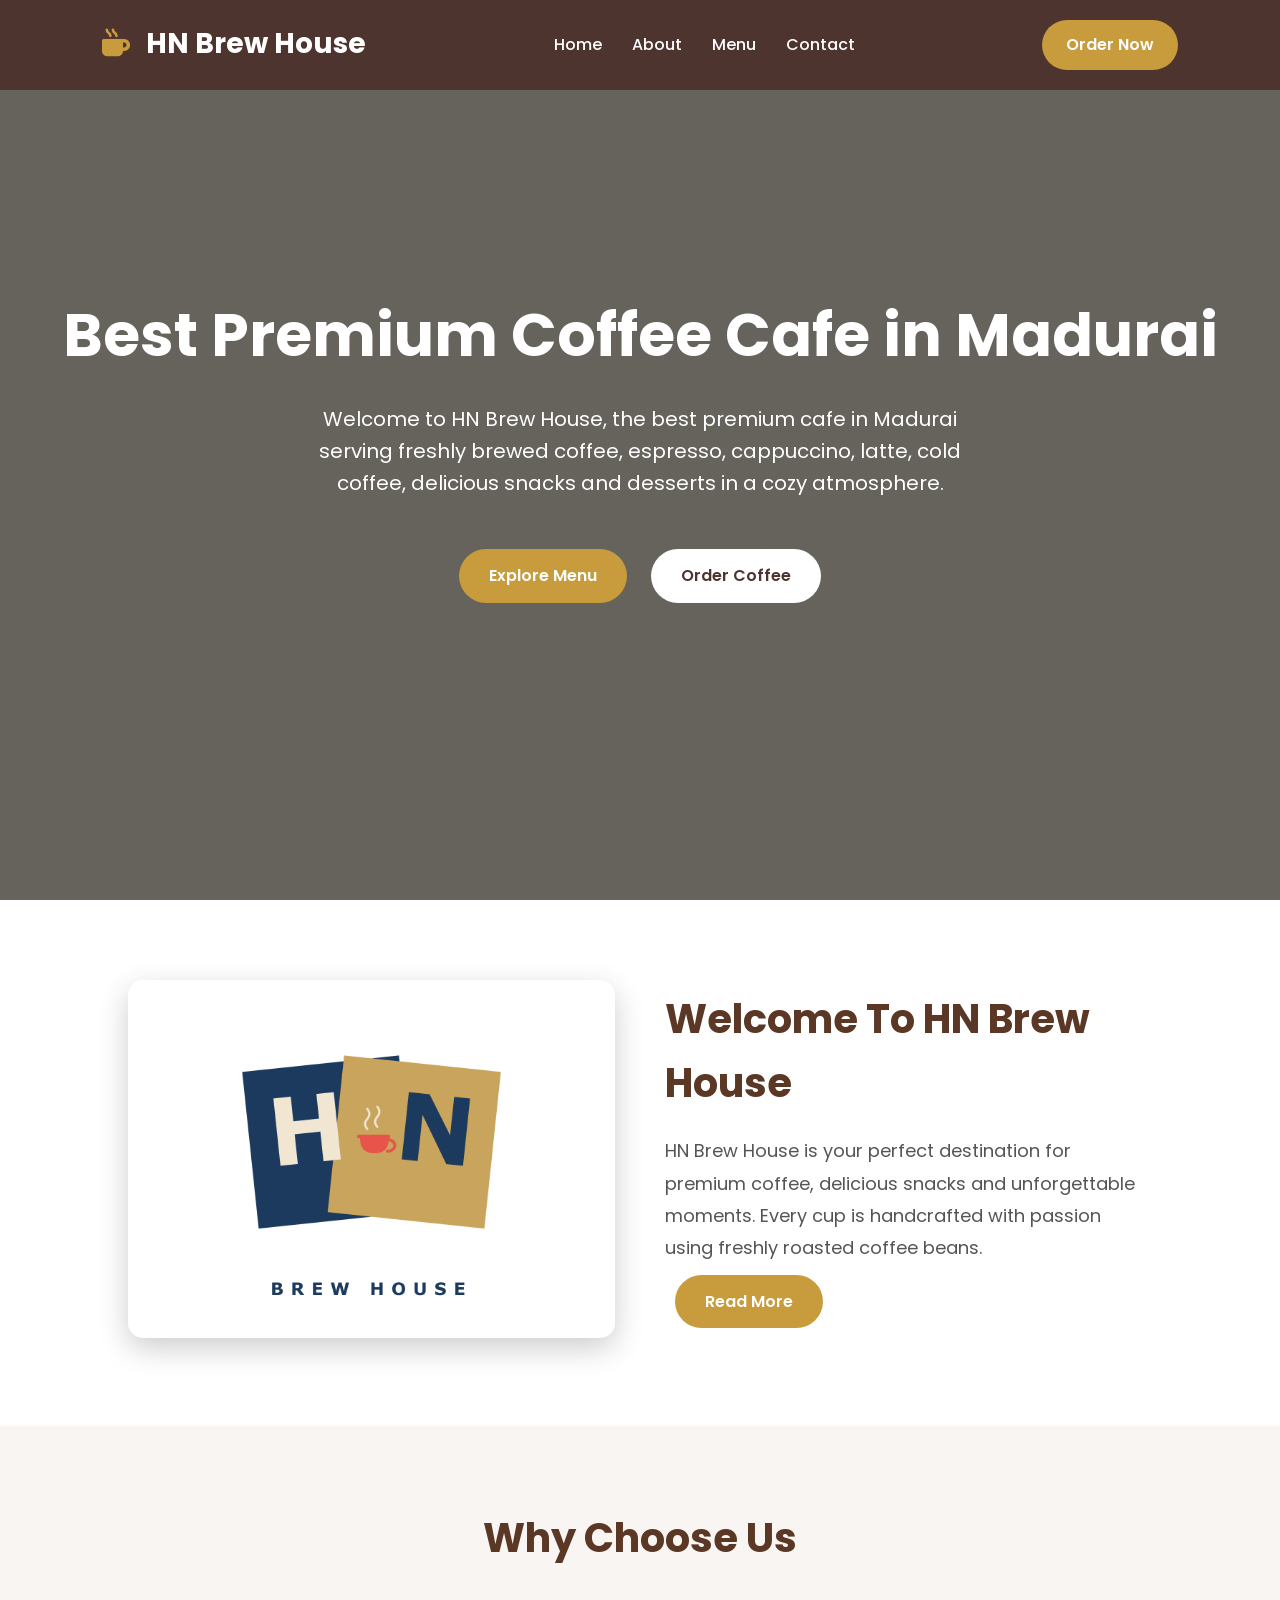
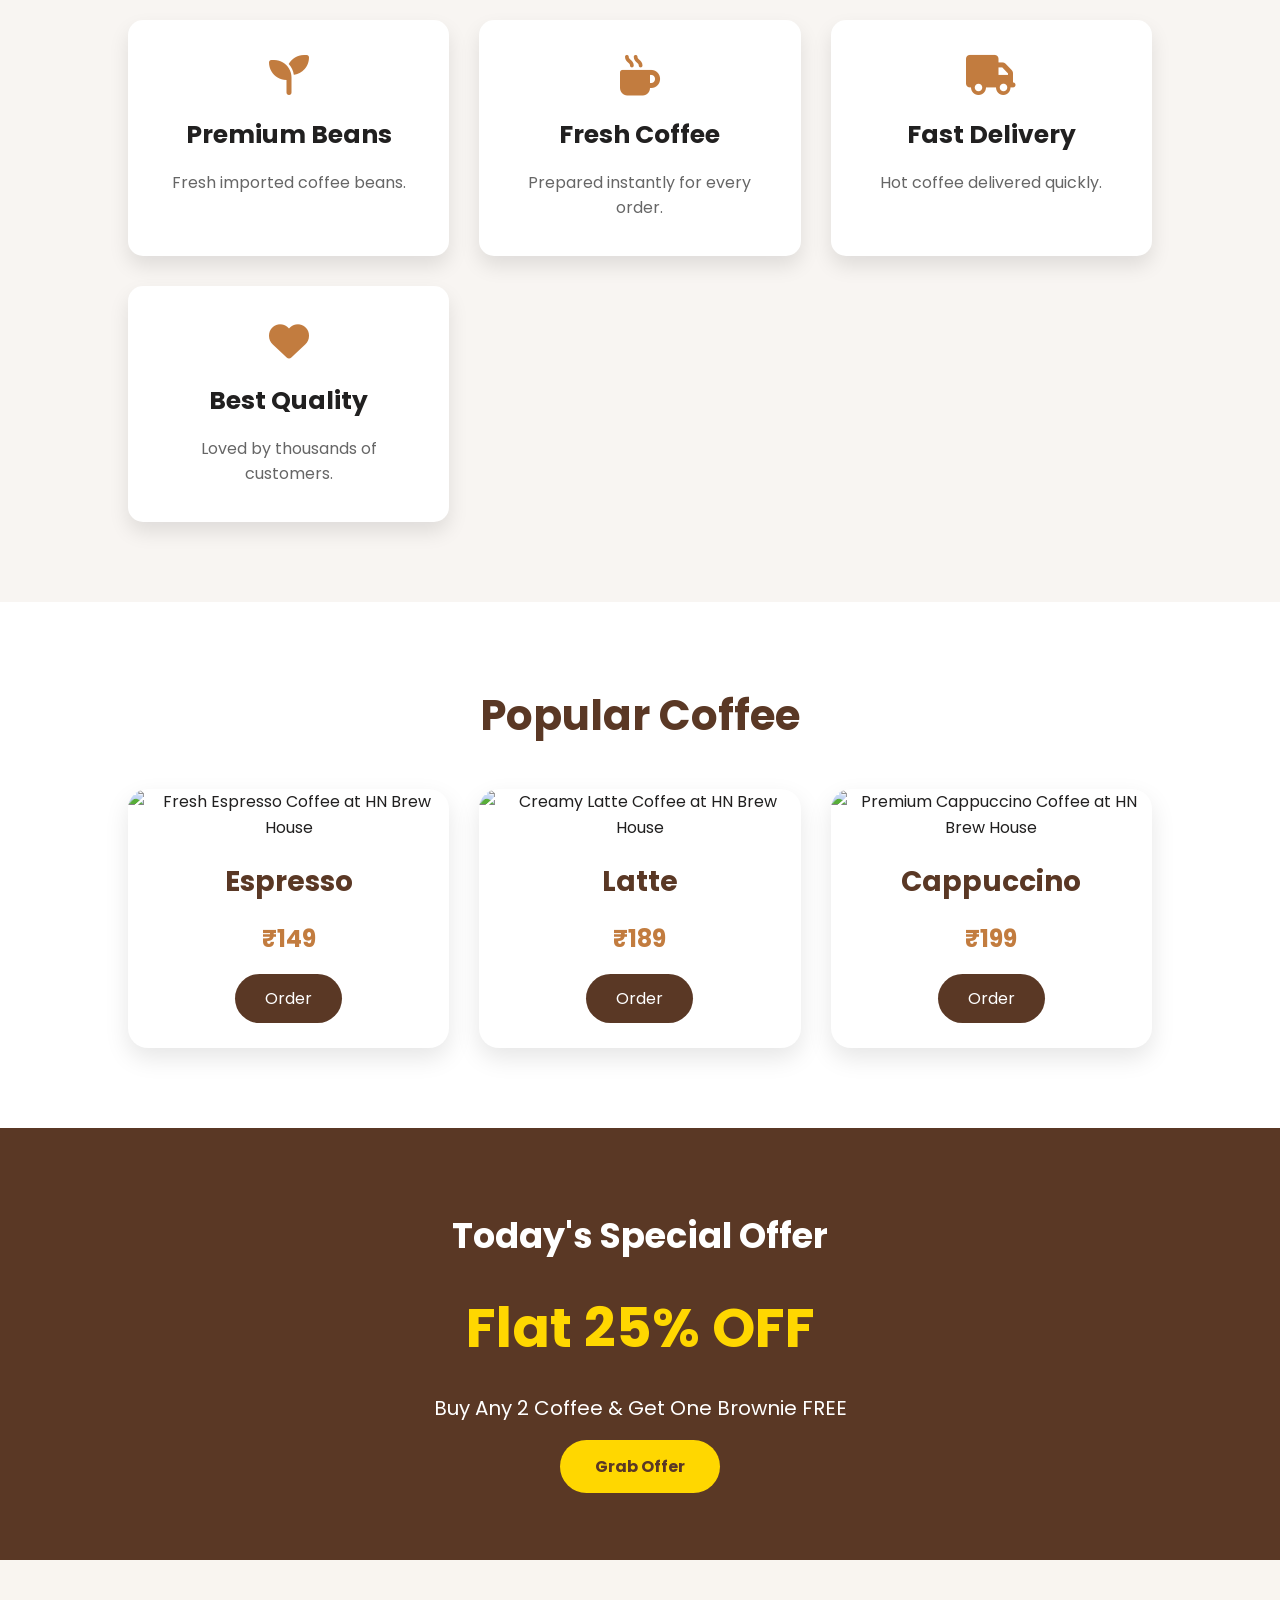
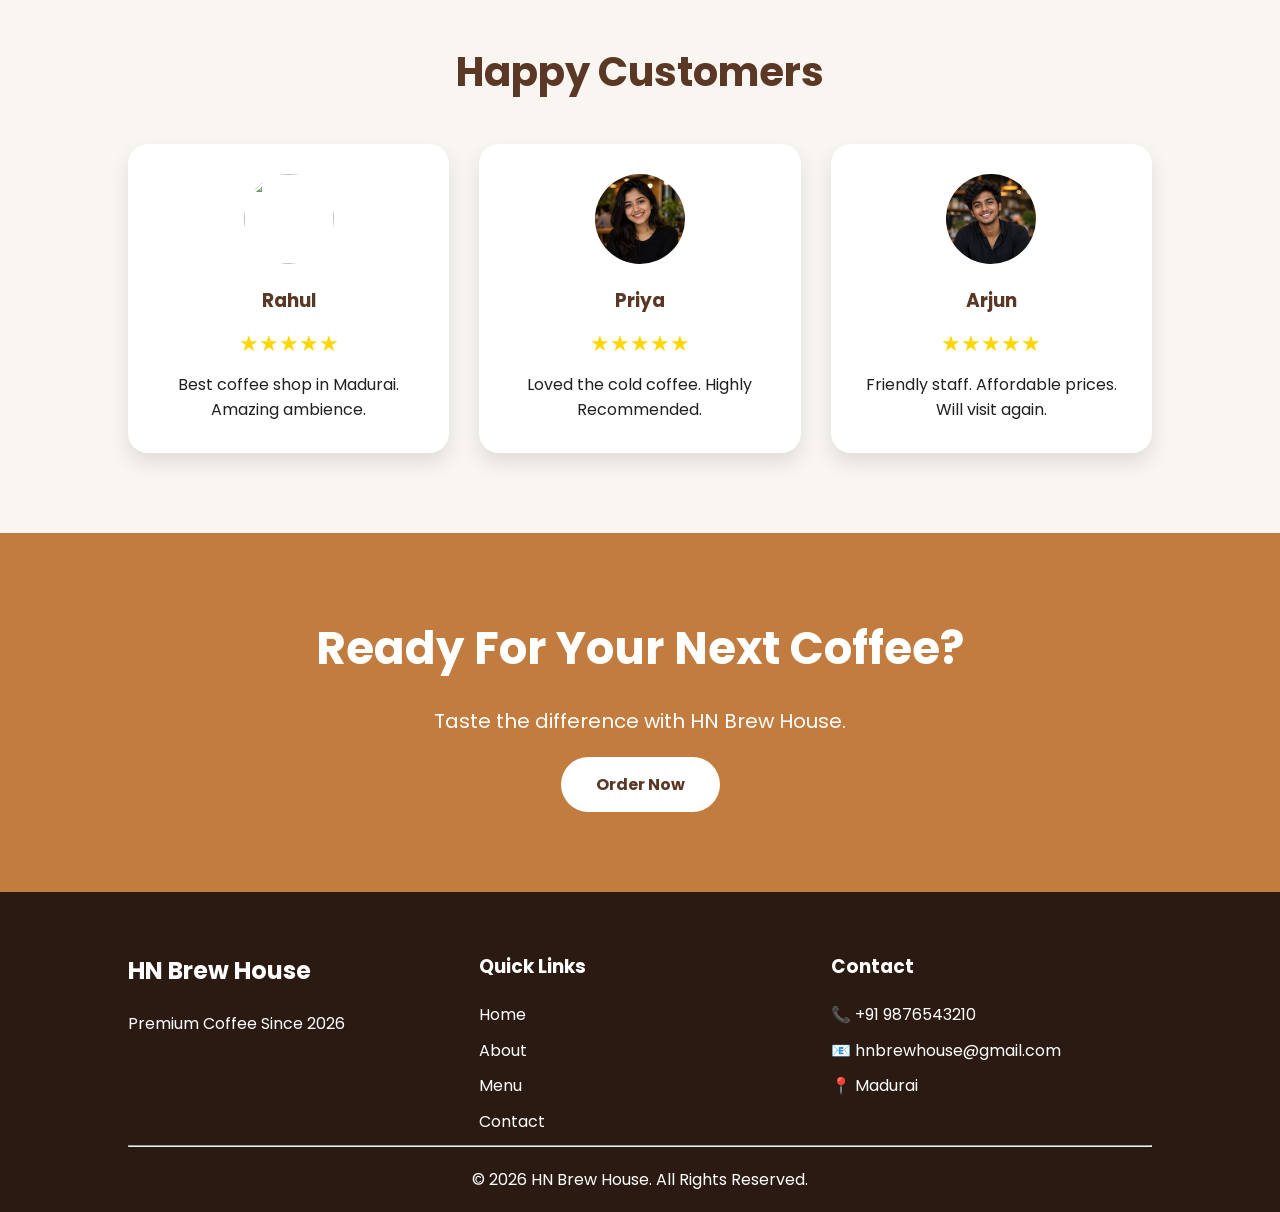
==== index.html @ 89f11a13 "Add files via upload" ====
<!DOCTYPE html>
<html lang="en">
<head>
    <meta charset="UTF-8">
    <meta name="viewport" content="width=device-width, initial-scale=1.0">

    <!-- Primary SEO -->
    <title>HN Brew House | Best Premium Cafe in Madurai | Fresh Coffee & Snacks</title>

    <meta name="title" content="HN Brew House | Best Premium Cafe in Madurai | Fresh Coffee & Snacks">

    <meta name="description" content="Looking for the best cafe in Madurai? HN Brew House serves premium coffee, espresso, cappuccino, latte, cold coffee, delicious snacks, desserts, and freshly brewed beverages in a cozy atmosphere.">

    <meta name="keywords" content="HN Brew House, Best Cafe in Madurai, Premium Cafe Madurai, Coffee Shop Madurai, Best Coffee in Madurai, Specialty Coffee, Fresh Coffee, Espresso, Cappuccino, Latte, Mocha, Americano, Cold Coffee, Iced Coffee, Cafe Near Me, Coffee and Snacks, Coffee Menu, Breakfast Cafe, Evening Cafe, Dessert Cafe, Brownie, Sandwich, Coffee Lovers, Fresh Coffee Beans, Cozy Cafe, Modern Cafe, Coffee House, HN Brew, Cafe in Tamil Nadu">

    <meta name="author" content="HN Brew House">
    <meta name="robots" content="index, follow">

    <!-- Open Graph -->
    <meta property="og:type" content="website">
    <meta property="og:title" content="HN Brew House | Best Premium Cafe in Madurai">
    <meta property="og:description" content="Enjoy freshly brewed premium coffee, delicious snacks, desserts and a cozy ambience at HN Brew House.">
    <meta property="og:image" content="images/logo.png">
    <meta property="og:url" content="https://www.hnbrewhouse.com">

    <!-- Twitter -->
    <meta name="twitter:card" content="summary_large_image">
    <meta name="twitter:title" content="HN Brew House | Best Premium Cafe in Madurai">
    <meta name="twitter:description" content="Fresh Coffee, Premium Beans, Delicious Snacks & Cozy Cafe Experience.">
    <meta name="twitter:image" content="images/logo.png">

    <!-- Canonical -->
    <link rel="canonical" href="https://www.hnbrewhouse.com/">

    <!-- Favicon -->
    <link rel="icon" type="image/png" href="images/favicon.png">

    <!-- Google Font -->
    <link rel="preconnect" href="https://fonts.googleapis.com">
    <link rel="preconnect" href="https://fonts.gstatic.com" crossorigin>

    <link href="https://fonts.googleapis.com/css2?family=Poppins:wght@300;400;500;600;700;800&display=swap" rel="stylesheet">

    <!-- Font Awesome -->
    <link rel="stylesheet"
          href="https://cdnjs.cloudflare.com/ajax/libs/font-awesome/6.5.2/css/all.min.css">

    <!-- CSS -->
    <link rel="stylesheet" href="style.css">
<script type="application/ld+json">
{
  "@context": "https://schema.org",
  "@type": "CafeOrCoffeeShop",
  "name": "HN Brew House",
  "image": "https://www.hnbrewhouse.com/images/logo.png",
  "url": "https://www.hnbrewhouse.com",
  "telephone": "+91-9876543210",
  "address": {
    "@type": "PostalAddress",
    "addressLocality": "Madurai",
    "addressRegion": "Tamil Nadu",
    "addressCountry": "IN"
  },
  "servesCuisine": "Coffee, Cafe, Snacks, Desserts",
  "priceRange": "₹₹",
  "openingHours": "Mo-Su 09:00-22:00"
}
</script>
</head>
<body>

<!-- ================= NAVBAR ================= -->

<header>

<div class="logo">
<i class="fa-solid fa-mug-hot"></i>
HN Brew House
</div>

<nav>

<ul>

<li><a href="#">Home</a></li>
<li><a href="about.html">About</a></li>
<li><a href="menu.html">Menu</a></li>
<li><a href="contact.html">Contact</a></li>

</ul>

</nav>

<a href="menu.html" class="order-btn">
Order Now
</a>

</header>


<!-- ================= HERO ================= -->

<section class="hero">

<div class="hero-content">

<h1>
Best Premium Coffee Cafe in Madurai
</h1>

<p>
Welcome to HN Brew House, the best premium cafe in Madurai serving freshly brewed coffee, espresso, cappuccino, latte, cold coffee, delicious snacks and desserts in a cozy atmosphere.
</p>

<div class="hero-buttons">

<a href="menu.html" class="btn">
Explore Menu
</a>

<a href="menu.html" class="btn2">
Order Coffee
</a>

</div>

</div>

</section>



<!-- ================= ABOUT ================= -->

<section class="about">

<div class="about-image">

<img src="hn_brew_house_original_mark_v2 copy.png"
     alt="HN Brew House Best Premium Cafe in Madurai"
     loading="lazy">

</div>

<div class="about-text">

<h2>Welcome To HN Brew House</h2>

<p>

HN Brew House is your perfect destination for
premium coffee, delicious snacks and unforgettable
moments.

Every cup is handcrafted with passion using
freshly roasted coffee beans.

</p>

<a href="about.html" class="btn">
Read More
</a>

</div>

</section>



<!-- ================= WHY CHOOSE US ================= -->

<section class="why">

<h2>Why Choose Us</h2>

<div class="cards">

<div class="card">

<i class="fa-solid fa-seedling"></i>

<h3>Premium Beans</h3>

<p>

Fresh imported coffee beans.

</p>

</div>


<div class="card">

<i class="fa-solid fa-mug-hot"></i>

<h3>Fresh Coffee</h3>

<p>

Prepared instantly for every order.

</p>

</div>


<div class="card">

<i class="fa-solid fa-truck"></i>

<h3>Fast Delivery</h3>

<p>

Hot coffee delivered quickly.

</p>

</div>


<div class="card">

<i class="fa-solid fa-heart"></i>

<h3>Best Quality</h3>

<p>

Loved by thousands of customers.

</p>

</div>

</div>

</section>



<!-- ================= POPULAR MENU ================= -->

<section class="popular">

<h2>Popular Coffee</h2>

<div class="menu-box">

<div class="coffee">

<img src="images/images/espresso.jpg"
     alt="Fresh Espresso Coffee at HN Brew House"
     loading="lazy">

<h3>Espresso</h3>

<p>₹149</p>

<a href="menu.html">
Order
</a>

</div>


<div class="coffee">
<img src="images/images/latte.jpg"
     alt="Creamy Latte Coffee at HN Brew House"
     loading="lazy">

<h3>Latte</h3>

<p>₹189</p>

<a href="menu.html">
Order
</a>

</div>


<div class="coffee">

<img src="images/images/cappuccino.jpg"
     alt="Premium Cappuccino Coffee at HN Brew House"
     loading="lazy">

<h3>Cappuccino</h3>

<p>₹199</p>

<a href="menu.html">
Order
</a>

</div>

</div>

</section>




<!-- ================= OFFER ================= -->

<section class="offer">

<h2>Today's Special Offer</h2>

<h1>

Flat 25% OFF

</h1>

<p>

Buy Any 2 Coffee & Get One Brownie FREE

</p>

<a href="menu.html">

Grab Offer

</a>

</section>





<!-- ================= REVIEWS ================= -->

<section class="review">

<h2>

Happy Customers

</h2>

<div class="review-box">


<div class="review-card">

<img src="images/images/customer1.jpg">

<h3>Rahul</h3>

<div class="stars">

★★★★★

</div>

<p>

Best coffee shop in Madurai.
Amazing ambience.

</p>

</div>



<div class="review-card">

<img src="ChatGPT Image Jul 21, 2026, 04_20_13 PM.png">

<h3>Priya</h3>

<div class="stars">

★★★★★

</div>

<p>

Loved the cold coffee.
Highly Recommended.

</p>

</div>




<div class="review-card">

<img src="ChatGPT Image Jul 21, 2026, 04_22_22 PM.png">

<h3>Arjun</h3>

<div class="stars">

★★★★★

</div>

<p>

Friendly staff.
Affordable prices.
Will visit again.

</p>

</div>

</div>

</section>





<!-- ================= CTA ================= -->

<section class="cta">

<h2>

Ready For Your Next Coffee?

</h2>

<p>

Taste the difference with HN Brew House.

</p>

<a href="menu.html">

Order Now

</a>

</section>




<!-- ================= FOOTER ================= -->

<footer>

<div class="footer-content">

<div>

<h2>

HN Brew House

</h2>

<p>

Premium Coffee Since 2026

</p>

</div>



<div>

<h3>

Quick Links

</h3>

<p><a href="#">Home</a></p>
<p><a href="about.html">About</a></p>
<p><a href="menu.html">Menu</a></p>
<p><a href="contact.html">Contact</a></p>

</div>



<div>

<h3>

Contact

</h3>

<p>

📞 +91 9876543210

</p>

<p>

📧 hnbrewhouse@gmail.com

</p>

<p>

📍 Madurai

</p>

</div>


</div>

<hr>

<p class="copy">

© 2026 HN Brew House.
All Rights Reserved.

</p>

</footer>

</body>
</html>
---- style.css ----
/* ---------- GOOGLE FONT ---------- */
@import url('https://fonts.googleapis.com/css2?family=Poppins:wght@300;400;500;600;700;800&display=swap');

*{
    margin:0;
    padding:0;
    box-sizing:border-box;
    font-family:'Poppins',sans-serif;
}

html{
    scroll-behavior:smooth;
}

body{
    background:#FFF8E7;
    color:#212020;
    line-height:1.6;
}

/* ---------- HEADER ---------- */

header{
    position:fixed;
    top:0;
    left:0;
    width:100%;
    display:flex;
    justify-content:space-between;
    align-items:center;
    padding:20px 8%;
    background:#4E342E;
    z-index:1000;
}

.logo{
    color:#fff;
    font-size:28px;
    font-weight:700;
}

.logo i{
    color:#C89B3C;
    margin-right:10px;
}

nav ul{
    display:flex;
    list-style:none;
}

nav ul li{
    margin:0 15px;
}

nav ul li a{
    text-decoration:none;
    color:white;
    font-weight:500;
    transition:.3s;
}

nav ul li a:hover{
    color:#C89B3C;
}

.order-btn{
    background:#C89B3C;
    color:white;
    padding:12px 24px;
    border-radius:30px;
    text-decoration:none;
    font-weight:600;
    transition:.3s;
}

.order-btn:hover{
    background:#fff;
    color:#4E342E;
}

/* ---------- HERO ---------- */

.hero{
    height:100vh;
    display:flex;
    justify-content:center;
    align-items:center;
    text-align:center;
    background:linear-gradient(rgba(0,0,0,.6),rgba(0,0,0,.6)),
    url(images/images/cafe.jpg);
    background-size:cover;
    background-position:center;
    color:white;
}

.hero h1{
    font-size:60px;
    margin-bottom:20px;
}

.hero p{
    font-size:20px;
    max-width:700px;
    margin:auto;
}

.hero-buttons{
    margin-top:40px;
}

.btn,
.btn2{
    display:inline-block;
    margin:10px;
    padding:14px 30px;
    text-decoration:none;
    border-radius:40px;
    font-weight:600;
}

.btn{
    background:#C89B3C;
    color:white;
}

.btn2{
    background:white;
    color:#4E342E;
}

.btn:hover,
.btn2:hover{
    transform:scale(1.05);
    transition:.3s;
}
/* ABOUT PAGE */

.about{
display:flex;
align-items:center;
justify-content:center;
gap:50px;
padding:80px 10%;
flex-wrap:wrap;
background:#fff;
}

.about-image{
flex:1;
min-width:300px;
}

.about-image img{
width:100%;
border-radius:15px;
box-shadow:0 10px 30px rgba(0,0,0,.2);
}

.about-text{
flex:1;
min-width:300px;
}

.about-text h2{
font-size:40px;
margin-bottom:20px;
color:#5a3825;
}

.about-text p{
font-size:18px;
line-height:1.8;
color:#555;
}

/* WHY CHOOSE */

.why{
padding:80px 10%;
background:#f8f5f2;
text-align:center;
}

.why h2{
font-size:40px;
margin-bottom:50px;
color:#5a3825;
}

.cards{
display:grid;
grid-template-columns:repeat(auto-fit,minmax(250px,1fr));
gap:30px;
}

.card{
background:#fff;
padding:35px;
border-radius:15px;
box-shadow:0 10px 20px rgba(0,0,0,.1);
transition:.3s;
}

.card:hover{
transform:translateY(-10px);
}

.card i{
font-size:40px;
color:#c27c3f;
margin-bottom:20px;
}

.card h3{
margin-bottom:15px;
font-size:25px;
}

.card p{
color:#666;
line-height:1.6;
}
/* ===========================
   MENU SECTION
=========================== */

.popular{
    padding:80px 10%;
    background:#fff;
    text-align:center;
}

.popular h2{
    font-size:42px;
    color:#5A3825;
    margin-bottom:40px;
}

.menu-box{
    display:grid;
    grid-template-columns:repeat(auto-fit,minmax(280px,1fr));
    gap:30px;
}

.coffee{
    background:#fff;
    border-radius:20px;
    overflow:hidden;
    box-shadow:0 10px 25px rgba(0,0,0,.1);
    transition:.4s;
}

.coffee:hover{
    transform:translateY(-12px);
}

.coffee img{
    width:100%;
    height:250px;
    object-fit:cover;
}

.coffee h3{
    margin-top:20px;
    font-size:28px;
    color:#5A3825;
}

.coffee p{
    color:#C27C3F;
    font-size:24px;
    font-weight:bold;
    margin:15px 0;
}

.coffee a{
    display:inline-block;
    margin-bottom:25px;
    padding:12px 30px;
    background:#5A3825;
    color:#fff;
    text-decoration:none;
    border-radius:30px;
    transition:.3s;
}

.coffee a:hover{
    background:#C27C3F;
}

/* ===========================
   OFFER SECTION
=========================== */

.offer{
    background:#5A3825;
    color:#fff;
    text-align:center;
    padding:80px 10%;
}

.offer h2{
    font-size:35px;
}

.offer h1{
    font-size:55px;
    margin:20px 0;
    color:#FFD700;
}

.offer p{
    font-size:20px;
    margin-bottom:30px;
}

.offer a{
    background:#FFD700;
    color:#5A3825;
    text-decoration:none;
    padding:15px 35px;
    border-radius:40px;
    font-weight:bold;
}

.offer a:hover{
    background:#fff;
}

/* ===========================
   REVIEW SECTION
=========================== */

.review{
    padding:80px 10%;
    background:#F9F5F0;
    text-align:center;
}

.review h2{
    font-size:40px;
    color:#5A3825;
    margin-bottom:40px;
}

.review-box{
    display:grid;
    grid-template-columns:repeat(auto-fit,minmax(300px,1fr));
    gap:30px;
}

.review-card{
    background:#fff;
    padding:30px;
    border-radius:20px;
    box-shadow:0 10px 20px rgba(0,0,0,.1);
    transition:.3s;
}

.review-card:hover{
    transform:translateY(-10px);
}

.review-card img{
    width:90px;
    height:90px;
    border-radius:50%;
    object-fit:cover;
}

.review-card h3{
    margin-top:15px;
    color:#5A3825;
}

.stars{
    color:gold;
    font-size:22px;
    margin:10px 0;
}
/* ===========================
   CONTACT PAGE
=========================== */

.contact-section{
    display:flex;
    justify-content:space-between;
    align-items:flex-start;
    gap:40px;
    padding:80px 10%;
    background:#fff;
    flex-wrap:wrap;
}

.contact-info,
.contact-form{
    flex:1;
    min-width:300px;
}

.contact-info h2,
.contact-form h2{
    font-size:35px;
    color:#5A3825;
    margin-bottom:25px;
}

.contact-info p{
    font-size:18px;
    margin:18px 0;
    color:#555;
}

.contact-info i{
    color:#C27C3F;
    margin-right:10px;
}

.contact-form input,
.contact-form textarea{
    width:100%;
    padding:15px;
    margin-bottom:20px;
    border:1px solid #ddd;
    border-radius:10px;
    outline:none;
    font-size:16px;
}

.contact-form textarea{
    resize:none;
}

.contact-form button{
    background:#5A3825;
    color:#fff;
    border:none;
    padding:15px 35px;
    border-radius:30px;
    cursor:pointer;
    font-size:18px;
    transition:.3s;
}

.contact-form button:hover{
    background:#C27C3F;
}

/* ===========================
   FOOTER
=========================== */

footer{
    background:#2B1A12;
    color:#fff;
    padding:60px 10% 20px;
}

.footer-content{
    display:grid;
    grid-template-columns:repeat(auto-fit,minmax(250px,1fr));
    gap:30px;
}

.footer-content h2,
.footer-content h3{
    margin-bottom:20px;
}

.footer-content p{
    margin:10px 0;
}

.footer-content a{
    color:#fff;
    text-decoration:none;
}

.footer-content a:hover{
    color:#FFD700;
}

.copy{
    text-align:center;
    margin-top:20px;
}

/* ===========================
   CTA SECTION
=========================== */

.cta{
    background:#C27C3F;
    color:#fff;
    text-align:center;
    padding:80px 10%;
}

.cta h2{
    font-size:45px;
}

.cta p{
    margin:20px 0;
    font-size:20px;
}

.cta a{
    display:inline-block;
    padding:15px 35px;
    background:#fff;
    color:#5A3825;
    text-decoration:none;
    border-radius:40px;
    font-weight:bold;
}

.cta a:hover{
    background:#FFD700;
}

/* ===========================
   RESPONSIVE
=========================== */

@media(max-width:768px){

header{
flex-direction:column;
padding:20px;
}

nav ul{
flex-direction:column;
text-align:center;
margin:20px 0;
}

.hero h1{
font-size:38px;
}

.hero p{
font-size:16px;
}

.about{
flex-direction:column;
}

.contact-section{
flex-direction:column;
}

.hero{
padding:100px 20px;
}

}
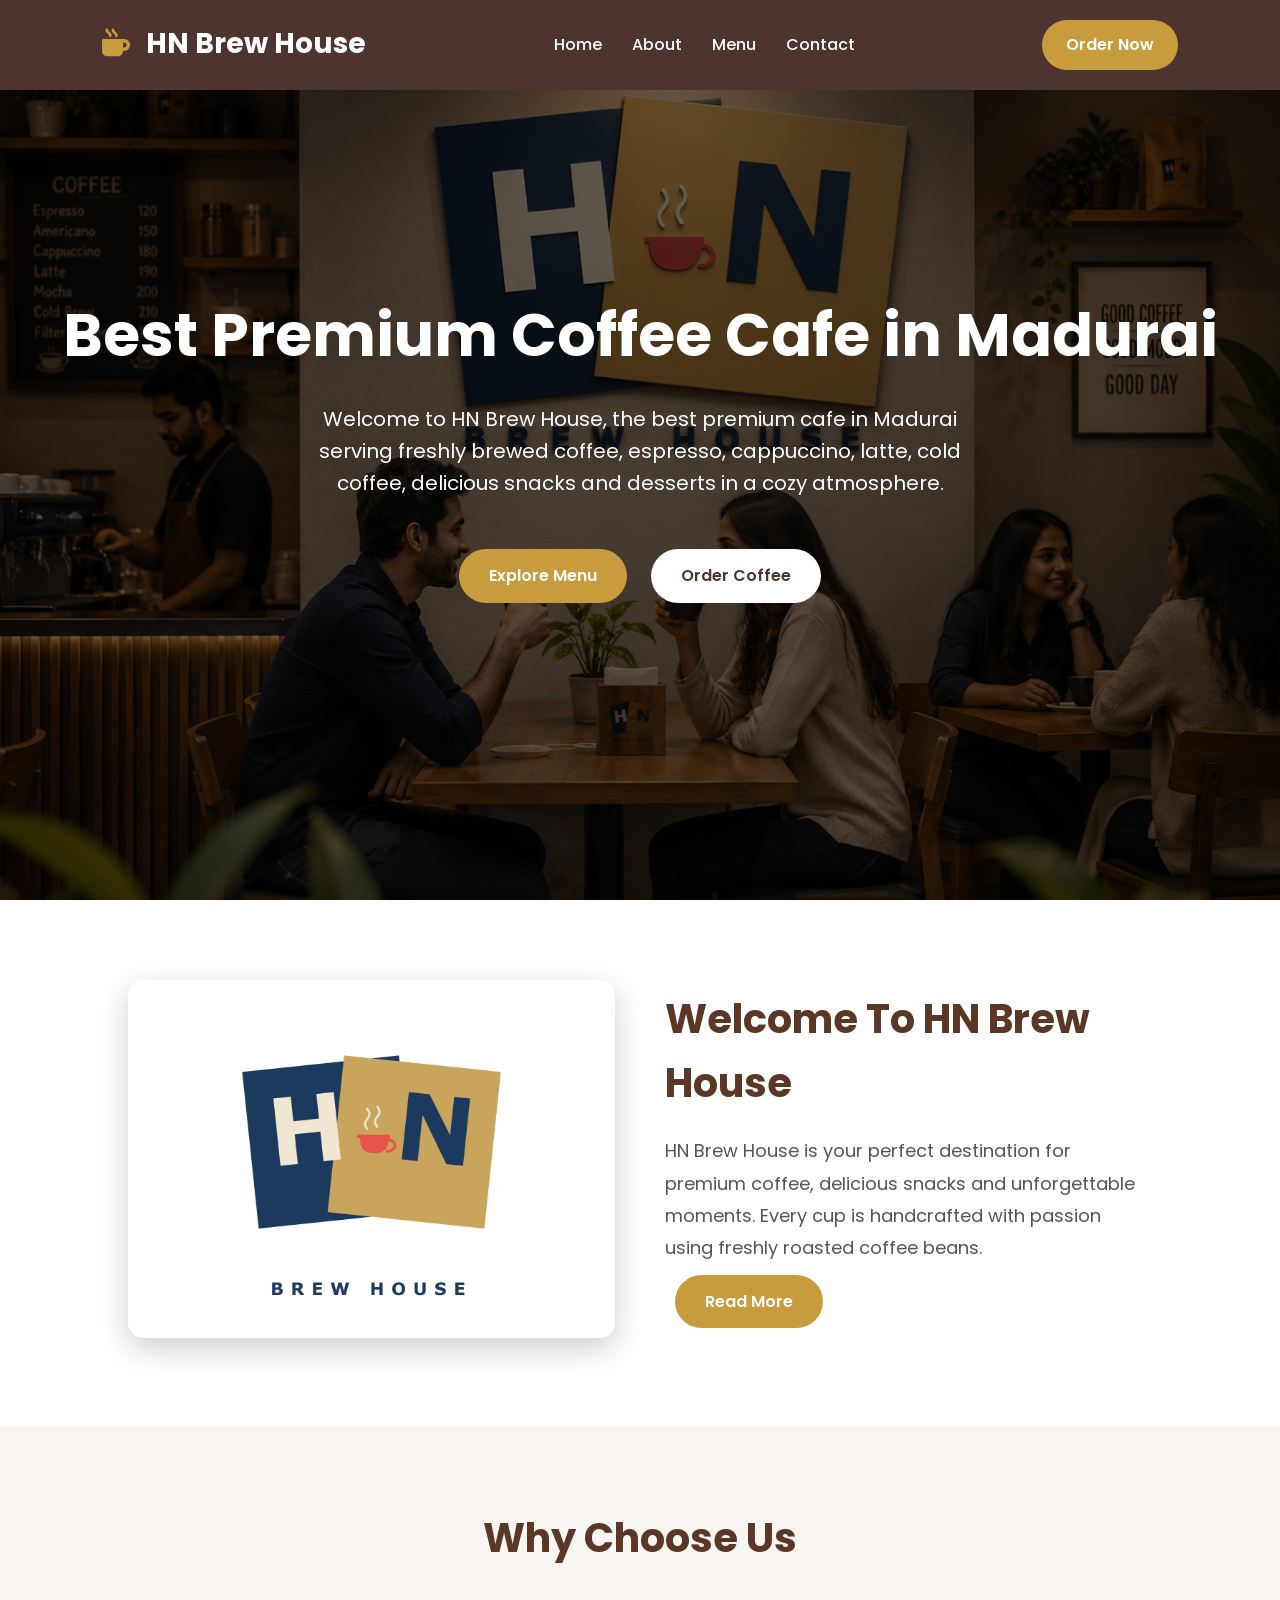
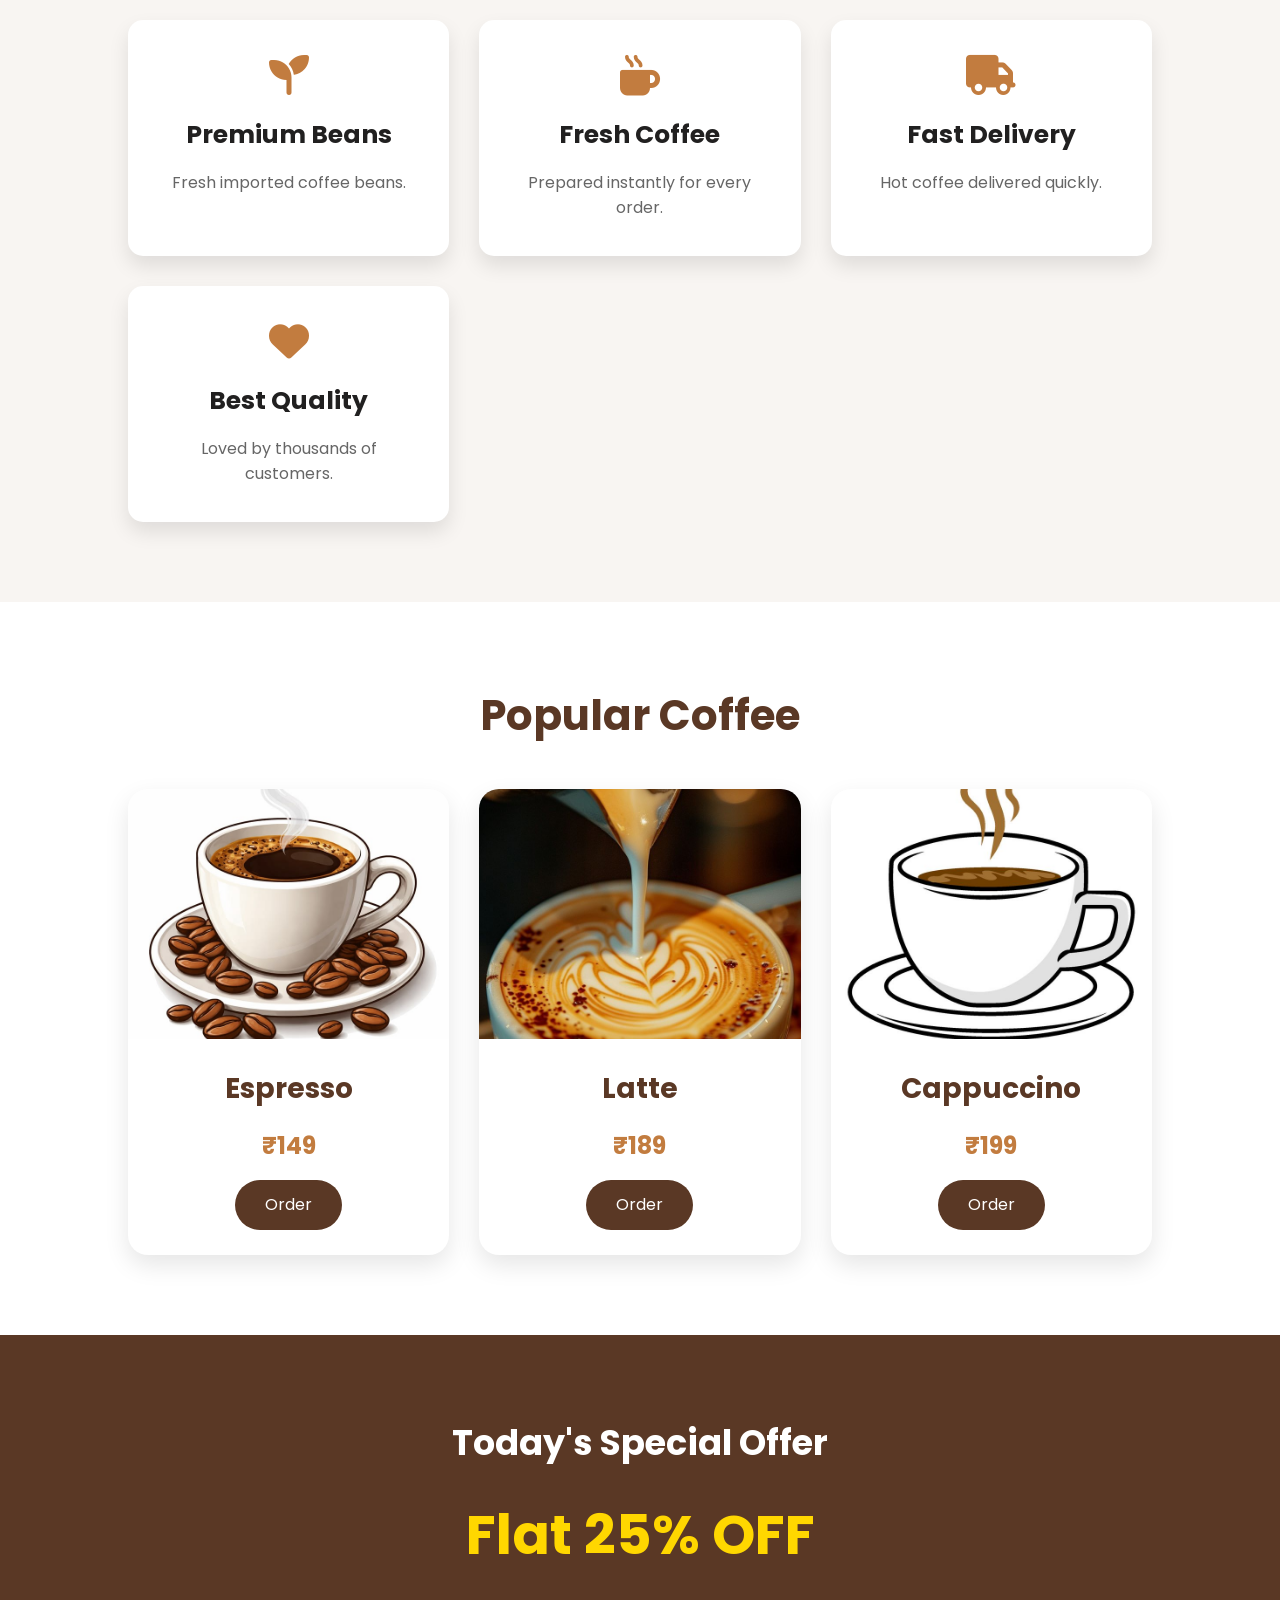
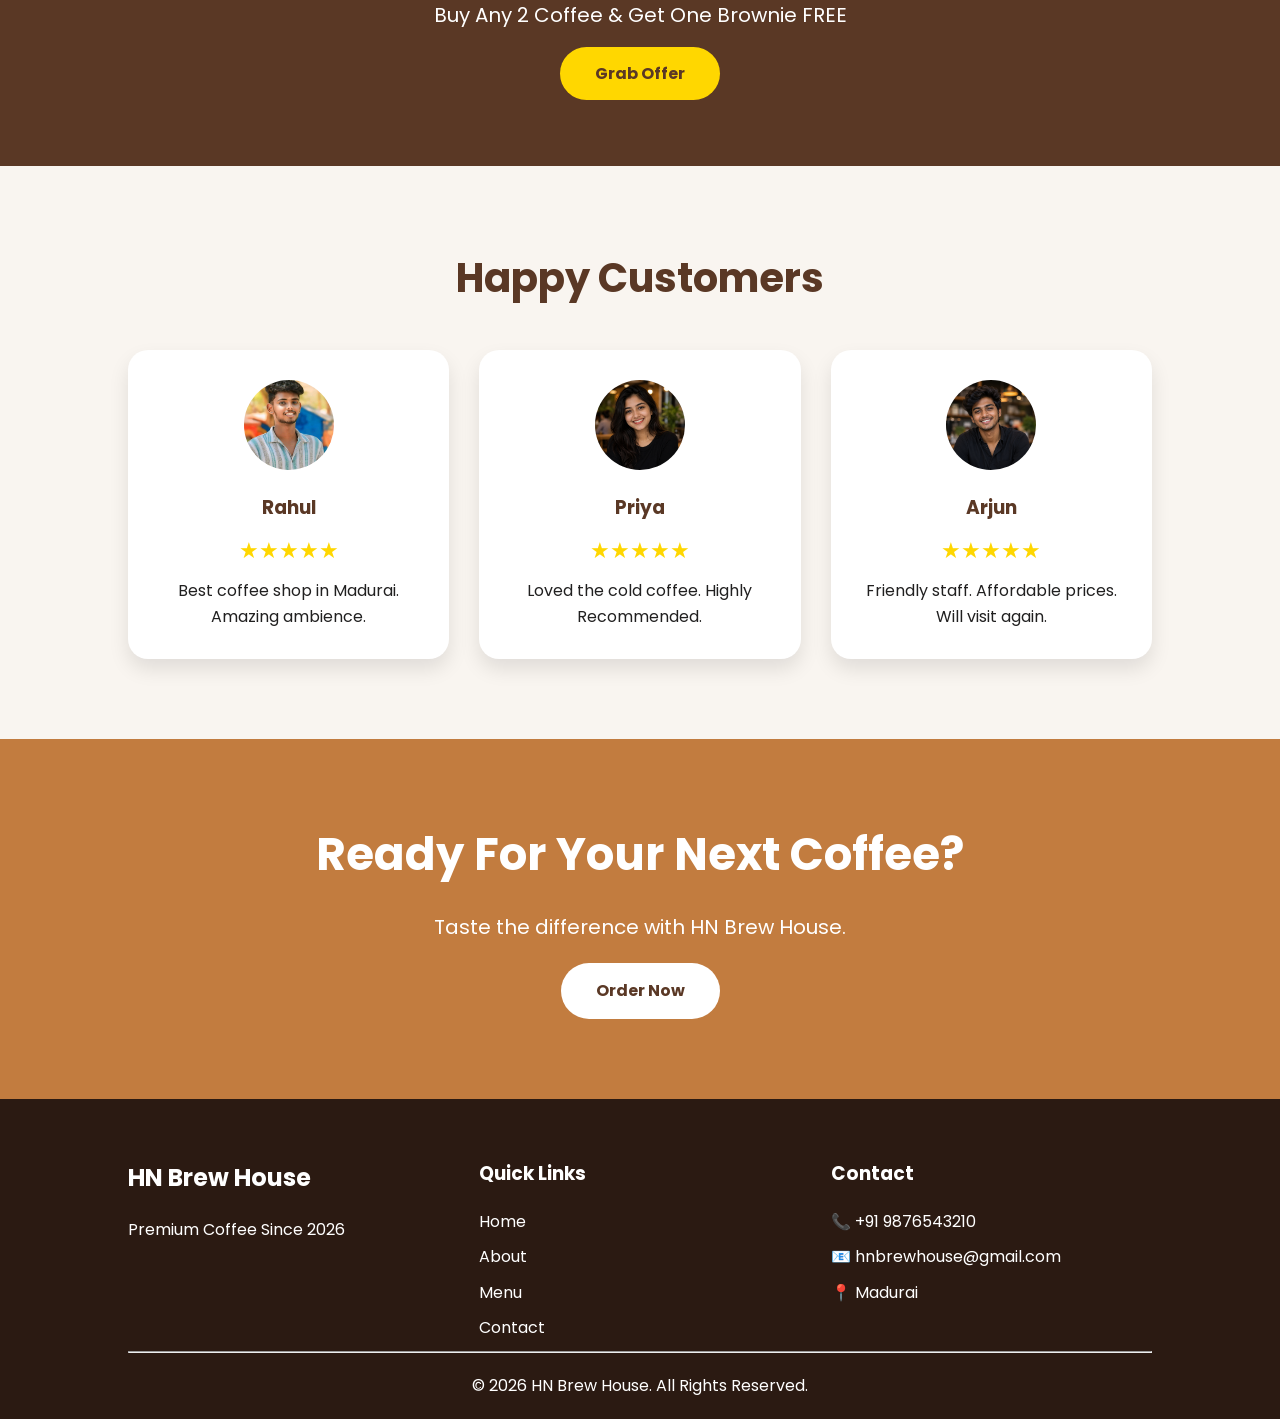
==== commit a7808826: "Update index.html" ====
--- a/index.html
+++ b/index.html
@@ -67,6 +67,10 @@
 }
 </script>
 </head>
+    <script async type='text/javascript' src='https://static.klaviyo.com/onsite/js/QW5Tqu/klaviyo.js?company_id=QW5Tqu'></script>
+          <script type="text/javascript"> 
+          //Initialize Klaviyo object on page load
+          !function(){if(!window.klaviyo){window._klOnsite=window._klOnsite||[];try{window.klaviyo=new Proxy({},{get:function(n,i){return"push"===i?function(){var n;(n=window._klOnsite).push.apply(n,arguments)}:function(){for(var n=arguments.length,o=new Array(n),w=0;w<n;w++)o[w]=arguments[w];var t="function"==typeof o[o.length-1]?o.pop():void 0,e=new Promise((function(n){window._klOnsite.push([i].concat(o,[function(i){t&&t(i),n(i)}]))}));return e}}})}catch(n){window.klaviyo=window.klaviyo||[],window.klaviyo.push=function(){var n;(n=window._klOnsite).push.apply(n,arguments)}}}}(); </script>
 <body>
 
 <!-- ================= NAVBAR ================= -->
@@ -531,8 +535,9 @@
 All Rights Reserved.
 
 </p>
+    
 
 </footer>
 
 </body>
-</html>+</html>
